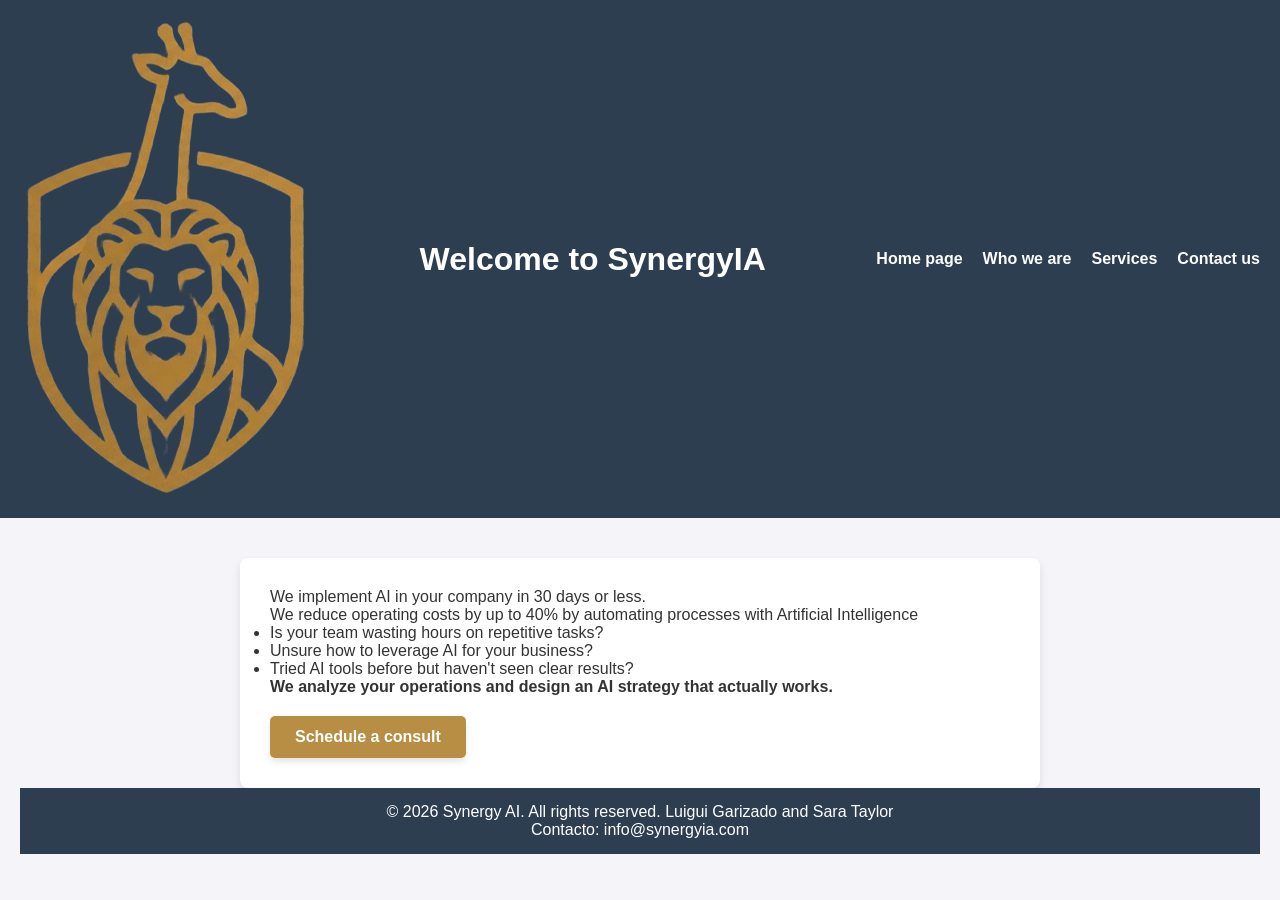
==== index.html @ 6c665189 "codigo actualizado" ====
<!DOCTYPE html>
<html lang="en">
<head>
    <meta charset="UTF-8">
    <meta name="viewport" content="width=device-width, initial-scale=1.0">
    <title> SynergyIA </title>
    <link rel="stylesheet" href="styles.css">
    <link rel="icon" type="image/png"  href="SynergyIA.png">
</head>
<body>
    <header > 
        <img class="logo" src="SynergyIA.png" alt="Logo"> 
        <h1>Welcome to SynergyIA</h1>
        <nav>
            <ul>
                <li><a href="index.html">Home page</a></li>
                <li><a href="who_we_are.html">Who we are</a></li>
                <li><a href="services.html" target="_blank">Services</a></li>
                <li><a href="contact.html" target="_blank">Contact us</a></li>
            </ul>
        </nav>
    </header>

    <main>
        <section class="Tittle">
            <p>We implement AI in your company in 30 days or less.</p>
            <p> We reduce operating costs by up to 40% by automating processes with Artificial Intelligence</p>
            <ul>
                <li> Is your team wasting hours on repetitive tasks?</li>
                <li> Unsure how to leverage AI for your business?</li>
                <li>Tried AI tools before but haven't seen clear results?</li>
                <p> <b>We analyze your operations and design an AI strategy that actually works. </b></p>
            </ul>
            <a href="contact.html" class="btn-schedule" target="_blank"> Schedule a consult</a>

        </section>

    <footer>
        <p> © 2026 Synergy AI. All rights reserved. Luigui Garizado and Sara Taylor </p>
        <p>Contacto: info@synergyia.com</p>
    </footer>
</body>
</html>
---- styles.css ----
/* Estilo para el botón de agendar */
.btn-schedule {
    display: inline-block;
    padding: 12px 25px;
    background-color:  #B88E44;
    color: white;
    text-decoration: none;
    border-radius: 5px;
    font-weight: bold;
    margin-top: 20px;
    transition: background-color 0.3s ease;
    box-shadow: 0 4px 6px rgba(0, 0, 0, 0.1);
}

/* Efecto al pasar el mouse */
.btn-schedule:hover {
    background-color: #B88E44;
    box-shadow: 0 6px 8px rgb(184, 142, 68);
    transform: translateY(-2px);
}



/* 1. RESETEO BÁSICO: Quitamos márgenes que los navegadores ponen por defecto */
* {
    margin: 0;
    padding: 0;
    box-sizing: border-box;
    font-family: Arial, sans-serif;
}

/* 2. ESTILOS GENERALES DEL CUERPO */
body {
    background-color: #f4f4f9;
    color: #333;
    display: flex;
    flex-direction: column;
    min-height: 100vh; /* Hace que el body ocupe al menos toda la pantalla */
}

/* 3. ENCABEZADO Y MENÚ DE NAVEGACIÓN */
header {
    background-color: #2c3e50;
    color: white;
    padding: 20px;
    display: flex; /* Flexbox nos ayuda a poner el logo y el menú en la misma línea */
    justify-content: space-between; /* Separa el logo a la izq y menú a la der */
    align-items: center; /* Centra verticalmente */
    position:sticky;
    top:0
}

nav ul {
    list-style: none; /* Quita los puntitos de la lista */
    display: flex;
    gap: 20px; /* Separación entre cada enlace */
}

nav a {
    color: white;
    text-decoration: none; /* Quita la línea de abajo de los enlaces */
    font-weight: bold;
    transition: 0.3s; /* Hace que el cambio de color sea suave */
}

nav a:hover {
    color: #18bc9c; /* Color cuando pasas el ratón por encima */
}

/* 4. CONTENIDO PRINCIPAL (MAIN Y SECTIONS) */
main {
    flex-grow: 1; /* Empuja el footer hacia abajo si hay poco contenido */
    padding: 40px 20px;
}

section {
    max-width: 800px;
    margin: 0 auto; /* Centra la sección en la pantalla */
    background-color: white;
    padding: 30px;
    border-radius: 8px; /* Bordes redondeados */
    box-shadow: 0 4px 8px rgba(0,0,0,0.1); /* Sombreado suave */
}

h2 {
    color: #2c3e50;
    margin-bottom: 20px;
    text-align: center;
}

/* 5. ESTILOS DE SERVICIOS (ARTICLES) */
.catalogo {
    display: flex;
    gap: 20px;
}


/* 6. ESTILOS DEL FORMULARIO Y CONTACTO */
.contenedor-contacto {
    display: flex;
    flex-direction: column;
    gap: 30px;
}

form {
    display: flex;
    flex-direction: column;
    gap: 15px; /* Separación entre los campos */
}

input, textarea {
    width: 100%;
    padding: 10px;
    border: 1px solid #ccc;
    border-radius: 4px;
}

.class-logo{
    width: 300px;
    margin: 50%;
}

/* 7. PIE DE PÁGINA (FOOTER) */
footer {
    background-color: #2c3e50;
    color: white;
    text-align: center;
    padding: 15px;
    margin-top: auto; /* Se asegura de quedarse abajo */
}
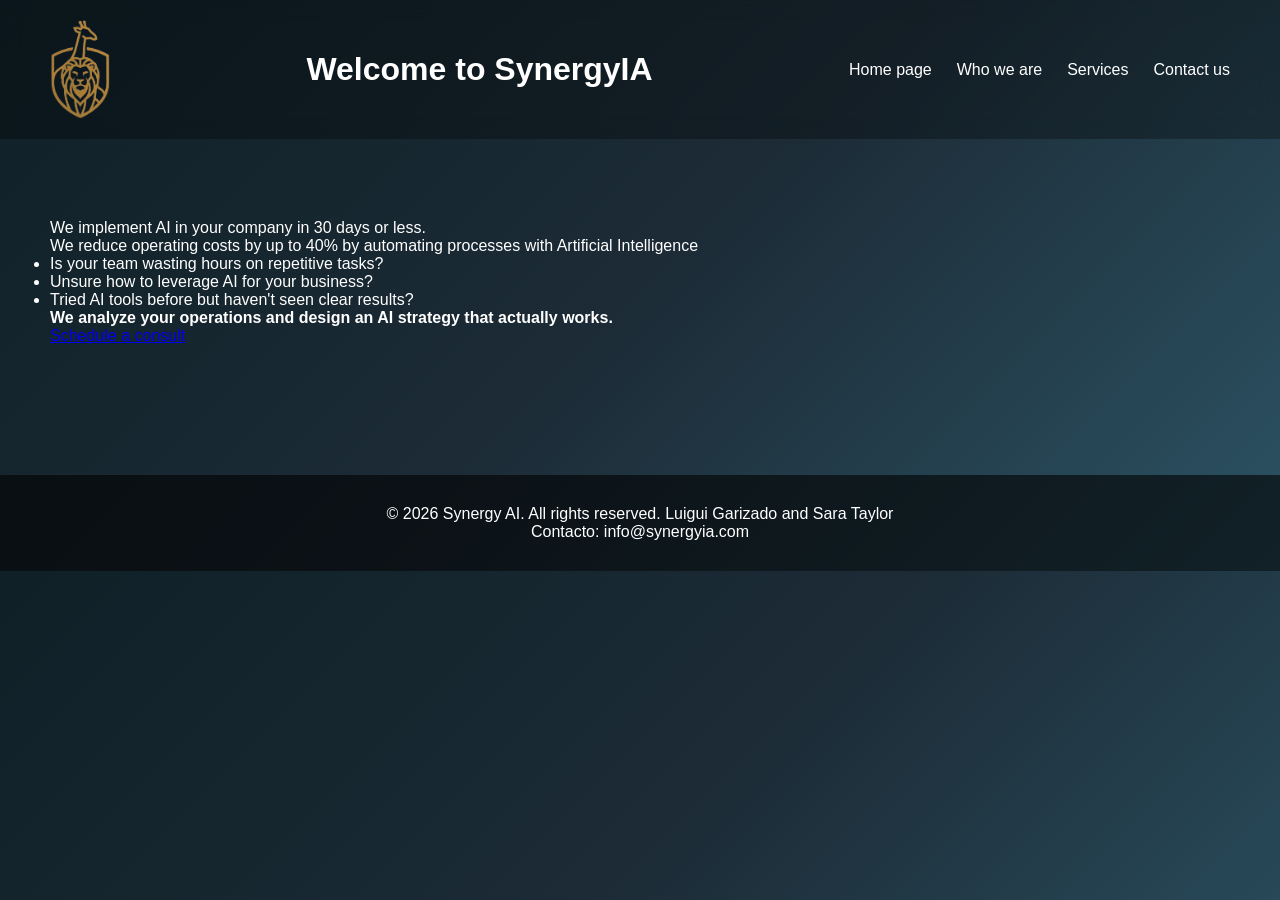
==== commit b2319dc8: "Update code" ====
--- a/index.html
+++ b/index.html
@@ -34,10 +34,9 @@
             <a href="contact.html" class="btn-schedule" target="_blank"> Schedule a consult</a>
 
         </section>
-
+</body>
     <footer>
         <p> © 2026 Synergy AI. All rights reserved. Luigui Garizado and Sara Taylor </p>
-        <p>Contacto: info@synergyia.com</p>
+        <p> Contacto: info@synergyia.com</p>
     </footer>
-</body>
 </html>
--- a/styles.css
+++ b/styles.css
@@ -1,130 +1,176 @@
-/* Estilo para el botón de agendar */
-.btn-schedule {
-    display: inline-block;
-    padding: 12px 25px;
-    background-color:  #B88E44;
-    color: white;
-    text-decoration: none;
-    border-radius: 5px;
-    font-weight: bold;
-    margin-top: 20px;
-    transition: background-color 0.3s ease;
-    box-shadow: 0 4px 6px rgba(0, 0, 0, 0.1);
-}
-
-/* Efecto al pasar el mouse */
-.btn-schedule:hover {
-    background-color: #B88E44;
-    box-shadow: 0 6px 8px rgb(184, 142, 68);
-    transform: translateY(-2px);
-}
-
-
-
-/* 1. RESETEO BÁSICO: Quitamos márgenes que los navegadores ponen por defecto */
+/* ===== RESET ===== */
 * {
     margin: 0;
     padding: 0;
     box-sizing: border-box;
-    font-family: Arial, sans-serif;
 }
 
-/* 2. ESTILOS GENERALES DEL CUERPO */
+/* ===== BODY ===== */
 body {
-    background-color: #f4f4f9;
-    color: #333;
-    display: flex;
-    flex-direction: column;
-    min-height: 100vh; /* Hace que el body ocupe al menos toda la pantalla */
+    font-family: 'Segoe UI', sans-serif;
+    background: linear-gradient(135deg, #0f2027, #1c2b36, #2c5364);
+    color: white;
 }
 
-/* 3. ENCABEZADO Y MENÚ DE NAVEGACIÓN */
+/* ===== HEADER ===== */
 header {
-    background-color: #2c3e50;
-    color: white;
-    padding: 20px;
-    display: flex; /* Flexbox nos ayuda a poner el logo y el menú en la misma línea */
-    justify-content: space-between; /* Separa el logo a la izq y menú a la der */
-    align-items: center; /* Centra verticalmente */
-    position:sticky;
-    top:0
+    display: flex;
+    justify-content: space-between;
+    align-items: center;
+    padding: 20px 50px;
+    background: rgba(0,0,0,0.3);
+    backdrop-filter: blur(10px);
+    position: sticky;
+    top: 0;
+    z-index: 1000;
 }
 
+.logo {
+    width: 60px;
+}
+
+/* NAV */
 nav ul {
-    list-style: none; /* Quita los puntitos de la lista */
     display: flex;
-    gap: 20px; /* Separación entre cada enlace */
+    gap: 25px;
+    list-style: none;
 }
 
 nav a {
     color: white;
-    text-decoration: none; /* Quita la línea de abajo de los enlaces */
-    font-weight: bold;
-    transition: 0.3s; /* Hace que el cambio de color sea suave */
+    text-decoration: none;
+    font-weight: 500;
+    transition: 0.3s;
 }
 
 nav a:hover {
-    color: #18bc9c; /* Color cuando pasas el ratón por encima */
+    color: #B88E44;
 }
 
-/* 4. CONTENIDO PRINCIPAL (MAIN Y SECTIONS) */
-main {
-    flex-grow: 1; /* Empuja el footer hacia abajo si hay poco contenido */
-    padding: 40px 20px;
+/* ===== HERO SECTION ===== */
+.hero {
+    height: 90vh;
+    display: flex;
+    justify-content: center;
+    align-items: center;
+    text-align: center;
+    flex-direction: column;
+    padding: 0 20px;
 }
 
-section {
+.hero h1 {
+    font-size: 3rem;
     max-width: 800px;
-    margin: 0 auto; /* Centra la sección en la pantalla */
-    background-color: white;
-    padding: 30px;
-    border-radius: 8px; /* Bordes redondeados */
-    box-shadow: 0 4px 8px rgba(0,0,0,0.1); /* Sombreado suave */
 }
 
-h2 {
-    color: #2c3e50;
-    margin-bottom: 20px;
+.hero p {
+    margin-top: 20px;
+    font-size: 1.2rem;
+    color: #ccc;
+    max-width: 600px;
+}
+
+/* BOTÓN PRINCIPAL */
+.btn-primary {
+    margin-top: 30px;
+    padding: 15px 30px;
+    background: linear-gradient(135deg, #B88E44, #d4af37);
+    border: none;
+    border-radius: 10px;
+    color: white;
+    font-weight: bold;
+    cursor: pointer;
+    transition: 0.3s;
+    text-decoration: none;
+}
+
+.btn-primary:hover {
+    transform: translateY(-3px);
+    box-shadow: 0 10px 25px rgba(184, 142, 68, 0.5);
+}
+
+/* ===== SECCIONES ===== */
+section {
+    padding: 80px 50px;
+}
+
+/* TITULOS */
+.section-title {
+    text-align: center;
+    margin-bottom: 40px;
+}
+
+/* ===== CARDS (SERVICIOS) ===== */
+.cards {
+    display: grid;
+    grid-template-columns: repeat(auto-fit, minmax(250px, 1fr));
+    gap: 25px;
+}
+
+.card {
+    background: rgba(255,255,255,0.05);
+    padding: 25px;
+    border-radius: 15px;
+    backdrop-filter: blur(10px);
+    transition: 0.3s;
+    border: 1px solid rgba(255,255,255,0.1);
+}
+
+.card:hover {
+    transform: translateY(-10px);
+    box-shadow: 0 15px 40px rgba(184, 142, 68, 0.4);
+}
+
+/* ===== BENEFICIOS ===== */
+.features {
+    display: grid;
+    grid-template-columns: repeat(auto-fit, minmax(200px,1fr));
+    gap: 20px;
     text-align: center;
 }
 
-/* 5. ESTILOS DE SERVICIOS (ARTICLES) */
-.catalogo {
-    display: flex;
-    gap: 20px;
+.feature {
+    padding: 20px;
 }
 
-
-/* 6. ESTILOS DEL FORMULARIO Y CONTACTO */
-.contenedor-contacto {
-    display: flex;
-    flex-direction: column;
-    gap: 30px;
+/* ===== CTA FINAL ===== */
+.cta {
+    text-align: center;
+    background: linear-gradient(135deg, #B88E44, #8a6b2f);
+    border-radius: 20px;
+    margin: 50px;
+    padding: 50px 20px;
 }
 
-form {
-    display: flex;
-    flex-direction: column;
-    gap: 15px; /* Separación entre los campos */
+.cta h2 {
+    margin-bottom: 20px;
 }
 
-input, textarea {
-    width: 100%;
-    padding: 10px;
-    border: 1px solid #ccc;
-    border-radius: 4px;
+/* ===== FOOTER ===== */
+footer {
+    text-align: center;
+    padding: 30px;
+    background: rgba(0,0,0,0.6);
+    margin-top: 50px;
 }
 
-.class-logo{
-    width: 300px;
-    margin: 50%;
+/* ===== FORM ===== */
+input, textarea, select {
+    width: 100%;
+    padding: 12px;
+    margin-top: 10px;
+    margin-bottom: 20px;
+    border-radius: 8px;
+    border: none;
 }
 
-/* 7. PIE DE PÁGINA (FOOTER) */
-footer {
-    background-color: #2c3e50;
-    color: white;
-    text-align: center;
-    padding: 15px;
-    margin-top: auto; /* Se asegura de quedarse abajo */
+/* ===== RESPONSIVE ===== */
+@media (max-width: 768px) {
+    header {
+        flex-direction: column;
+    }
+
+    .hero h1 {
+        font-size: 2rem;
+    }
 }
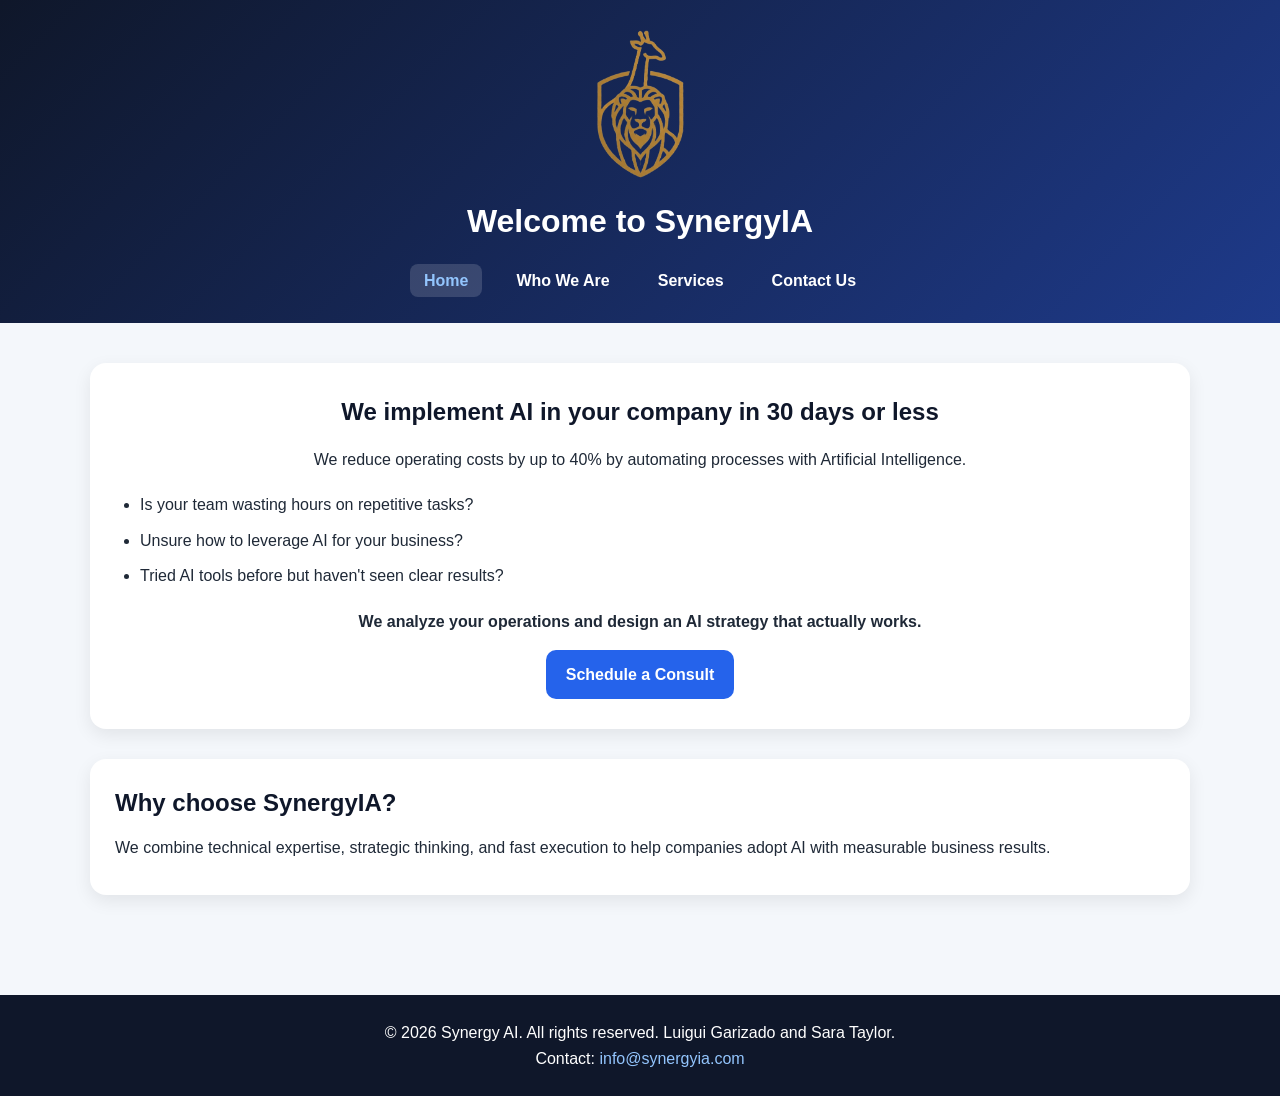
==== commit ba7b258d: "update code" ====
--- a/index.html
+++ b/index.html
@@ -3,40 +3,54 @@
 <head>
     <meta charset="UTF-8">
     <meta name="viewport" content="width=device-width, initial-scale=1.0">
-    <title> SynergyIA </title>
+    <title>SynergyIA | AI Consulting for Business Growth</title>
+    <meta name="description" content="SynergyIA helps companies implement AI in 30 days or less to reduce costs, automate processes, and improve efficiency.">
     <link rel="stylesheet" href="styles.css">
-    <link rel="icon" type="image/png"  href="SynergyIA.png">
+    <link rel="icon" type="image/png" href="SynergyIA.png">
 </head>
 <body>
-    <header > 
-        <img class="logo" src="SynergyIA.png" alt="Logo"> 
-        <h1>Welcome to SynergyIA</h1>
-        <nav>
-            <ul>
-                <li><a href="index.html">Home page</a></li>
-                <li><a href="who_we_are.html">Who we are</a></li>
-                <li><a href="services.html" target="_blank">Services</a></li>
-                <li><a href="contact.html" target="_blank">Contact us</a></li>
-            </ul>
-        </nav>
+    <header class="site-header">
+        <div class="container">
+            <img class="logo" src="SynergyIA.png" alt="SynergyIA logo">
+            <h1>Welcome to SynergyIA</h1>
+            <nav>
+                <ul class="nav-menu">
+                    <li><a href="index.html" class="active">Home</a></li>
+                    <li><a href="who_we_are.html">Who We Are</a></li>
+                    <li><a href="services.html">Services</a></li>
+                    <li><a href="contact.html">Contact Us</a></li>
+                </ul>
+            </nav>
+        </div>
     </header>
 
-    <main>
-        <section class="Tittle">
-            <p>We implement AI in your company in 30 days or less.</p>
-            <p> We reduce operating costs by up to 40% by automating processes with Artificial Intelligence</p>
-            <ul>
-                <li> Is your team wasting hours on repetitive tasks?</li>
-                <li> Unsure how to leverage AI for your business?</li>
+    <main class="container">
+        <section class="hero">
+            <h2>We implement AI in your company in 30 days or less</h2>
+            <p>We reduce operating costs by up to 40% by automating processes with Artificial Intelligence.</p>
+
+            <ul class="benefits-list">
+                <li>Is your team wasting hours on repetitive tasks?</li>
+                <li>Unsure how to leverage AI for your business?</li>
                 <li>Tried AI tools before but haven't seen clear results?</li>
-                <p> <b>We analyze your operations and design an AI strategy that actually works. </b></p>
             </ul>
-            <a href="contact.html" class="btn-schedule" target="_blank"> Schedule a consult</a>
 
+            <p><strong>We analyze your operations and design an AI strategy that actually works.</strong></p>
+
+            <a href="contact.html" class="btn">Schedule a Consult</a>
         </section>
+
+        <section class="card">
+            <h2>Why choose SynergyIA?</h2>
+            <p>We combine technical expertise, strategic thinking, and fast execution to help companies adopt AI with measurable business results.</p>
+        </section>
+    </main>
+
+    <footer class="site-footer">
+        <div class="container">
+            <p>© 2026 Synergy AI. All rights reserved. Luigui Garizado and Sara Taylor.</p>
+            <p>Contact: <a href="mailto:info@synergyia.com">info@synergyia.com</a></p>
+        </div>
+    </footer>
 </body>
-    <footer>
-        <p> © 2026 Synergy AI. All rights reserved. Luigui Garizado and Sara Taylor </p>
-        <p> Contacto: info@synergyia.com</p>
-    </footer>
 </html>
--- a/styles.css
+++ b/styles.css
@@ -1,176 +1,258 @@
-/* ===== RESET ===== */
 * {
     margin: 0;
     padding: 0;
     box-sizing: border-box;
 }
 
-/* ===== BODY ===== */
 body {
-    font-family: 'Segoe UI', sans-serif;
-    background: linear-gradient(135deg, #0f2027, #1c2b36, #2c5364);
-    color: white;
-}
-
-/* ===== HEADER ===== */
-header {
-    display: flex;
-    justify-content: space-between;
-    align-items: center;
-    padding: 20px 50px;
-    background: rgba(0,0,0,0.3);
-    backdrop-filter: blur(10px);
-    position: sticky;
-    top: 0;
-    z-index: 1000;
+    font-family: Arial, sans-serif;
+    line-height: 1.6;
+    background-color: #f4f7fb;
+    color: #1f2937;
+}
+
+.container {
+    width: 90%;
+    max-width: 1100px;
+    margin: 0 auto;
+}
+
+.site-header {
+    background: linear-gradient(135deg, #0f172a, #1e3a8a);
+    color: white;
+    padding: 30px 20px;
+    text-align: center;
 }
 
 .logo {
-    width: 60px;
-}
-
-/* NAV */
-nav ul {
-    display: flex;
-    gap: 25px;
+    width: 90px;
+    height: auto;
+    margin-bottom: 10px;
+}
+
+.site-header h1 {
+    margin-bottom: 20px;
+    font-size: 2rem;
+}
+
+.nav-menu {
     list-style: none;
-}
-
-nav a {
-    color: white;
-    text-decoration: none;
-    font-weight: 500;
-    transition: 0.3s;
-}
-
-nav a:hover {
-    color: #B88E44;
-}
-
-/* ===== HERO SECTION ===== */
-.hero {
-    height: 90vh;
     display: flex;
     justify-content: center;
-    align-items: center;
-    text-align: center;
-    flex-direction: column;
-    padding: 0 20px;
-}
-
-.hero h1 {
-    font-size: 3rem;
-    max-width: 800px;
+    gap: 20px;
+    flex-wrap: wrap;
+}
+
+.nav-menu a {
+    color: white;
+    text-decoration: none;
+    font-weight: bold;
+    padding: 8px 14px;
+    border-radius: 8px;
+    transition: background-color 0.3s ease, color 0.3s ease;
+}
+
+.nav-menu a:hover,
+.nav-menu a.active {
+    background-color: rgba(255, 255, 255, 0.15);
+    color: #93c5fd;
+}
+
+main {
+    padding: 40px 0;
+}
+
+section {
+    margin-bottom: 30px;
+}
+
+.hero {
+    background: white;
+    padding: 30px;
+    border-radius: 16px;
+    box-shadow: 0 6px 18px rgba(0, 0, 0, 0.08);
+    text-align: center;
+}
+
+.hero h2 {
+    margin-bottom: 15px;
+    color: #0f172a;
 }
 
 .hero p {
-    margin-top: 20px;
-    font-size: 1.2rem;
-    color: #ccc;
-    max-width: 600px;
-}
-
-/* BOTÓN PRINCIPAL */
-.btn-primary {
-    margin-top: 30px;
-    padding: 15px 30px;
-    background: linear-gradient(135deg, #B88E44, #d4af37);
+    margin-bottom: 15px;
+}
+
+.card,
+.team-card {
+    background-color: white;
+    padding: 25px;
+    border-radius: 16px;
+    box-shadow: 0 6px 18px rgba(0, 0, 0, 0.08);
+}
+
+.card h2,
+.card h3,
+.team-card h3 {
+    margin-bottom: 12px;
+    color: #0f172a;
+}
+
+.card p,
+.team-card p {
+    margin-bottom: 10px;
+}
+
+.grid {
+    display: grid;
+    grid-template-columns: repeat(2, 1fr);
+    gap: 20px;
+}
+
+.benefits-list {
+    margin: 20px 0;
+    padding-left: 20px;
+    text-align: left;
+}
+
+.benefits-list li {
+    margin-bottom: 10px;
+}
+
+.btn {
+    display: inline-block;
+    background-color: #2563eb;
+    color: white;
+    text-decoration: none;
+    padding: 12px 20px;
     border: none;
     border-radius: 10px;
-    color: white;
-    font-weight: bold;
     cursor: pointer;
-    transition: 0.3s;
-    text-decoration: none;
-}
-
-.btn-primary:hover {
-    transform: translateY(-3px);
-    box-shadow: 0 10px 25px rgba(184, 142, 68, 0.5);
-}
-
-/* ===== SECCIONES ===== */
-section {
-    padding: 80px 50px;
-}
-
-/* TITULOS */
+    font-weight: bold;
+    transition: background-color 0.3s ease;
+}
+
+.btn:hover {
+    background-color: #1d4ed8;
+}
+
 .section-title {
-    text-align: center;
-    margin-bottom: 40px;
-}
-
-/* ===== CARDS (SERVICIOS) ===== */
-.cards {
-    display: grid;
-    grid-template-columns: repeat(auto-fit, minmax(250px, 1fr));
-    gap: 25px;
-}
-
-.card {
-    background: rgba(255,255,255,0.05);
-    padding: 25px;
-    border-radius: 15px;
-    backdrop-filter: blur(10px);
-    transition: 0.3s;
-    border: 1px solid rgba(255,255,255,0.1);
-}
-
-.card:hover {
-    transform: translateY(-10px);
-    box-shadow: 0 15px 40px rgba(184, 142, 68, 0.4);
-}
-
-/* ===== BENEFICIOS ===== */
-.features {
-    display: grid;
-    grid-template-columns: repeat(auto-fit, minmax(200px,1fr));
-    gap: 20px;
-    text-align: center;
-}
-
-.feature {
-    padding: 20px;
-}
-
-/* ===== CTA FINAL ===== */
-.cta {
-    text-align: center;
-    background: linear-gradient(135deg, #B88E44, #8a6b2f);
-    border-radius: 20px;
-    margin: 50px;
-    padding: 50px 20px;
-}
-
-.cta h2 {
+    margin-bottom: 8px;
+    color: #0f172a;
+}
+
+.section-subtitle {
     margin-bottom: 20px;
-}
-
-/* ===== FOOTER ===== */
-footer {
-    text-align: center;
-    padding: 30px;
-    background: rgba(0,0,0,0.6);
-    margin-top: 50px;
-}
-
-/* ===== FORM ===== */
-input, textarea, select {
+    color: #475569;
+}
+
+.team-card {
+    text-align: center;
+}
+
+.team-avatar {
+    font-size: 3rem;
+    margin-bottom: 10px;
+}
+
+.team-role {
+    color: #2563eb;
+    font-weight: bold;
+}
+
+form {
+    display: flex;
+    flex-direction: column;
+}
+
+label {
+    margin-top: 12px;
+    margin-bottom: 6px;
+    font-weight: bold;
+}
+
+input,
+select,
+textarea {
     width: 100%;
     padding: 12px;
-    margin-top: 10px;
-    margin-bottom: 20px;
-    border-radius: 8px;
-    border: none;
-}
-
-/* ===== RESPONSIVE ===== */
+    border: 1px solid #cbd5e1;
+    border-radius: 10px;
+    font-size: 1rem;
+}
+
+textarea {
+    resize: vertical;
+}
+
+.contact-grid {
+    display: grid;
+    grid-template-columns: 2fr 1fr;
+    gap: 20px;
+}
+
+details {
+    margin-top: 12px;
+    padding: 12px;
+    background-color: #f8fafc;
+    border-radius: 10px;
+    border: 1px solid #e2e8f0;
+}
+
+summary {
+    cursor: pointer;
+    font-weight: bold;
+    color: #0f172a;
+}
+
+.cta {
+    text-align: center;
+}
+
+.site-footer {
+    background-color: #0f172a;
+    color: white;
+    text-align: center;
+    padding: 25px 20px;
+    margin-top: 30px;
+}
+
+.site-footer a {
+    color: #93c5fd;
+    text-decoration: none;
+}
+
+.site-footer a:hover {
+    text-decoration: underline;
+}
+
+iframe {
+    width: 100%;
+    border-radius: 12px;
+}
+
 @media (max-width: 768px) {
-    header {
+    .grid,
+    .contact-grid {
+        grid-template-columns: 1fr;
+    }
+
+    .nav-menu {
         flex-direction: column;
-    }
-
-    .hero h1 {
-        font-size: 2rem;
+        gap: 10px;
+    }
+
+    .site-header h1 {
+        font-size: 1.6rem;
+    }
+
+    .logo {
+        width: 75px;
+    }
+
+    .hero,
+    .card,
+    .team-card {
+        padding: 20px;
     }
 }
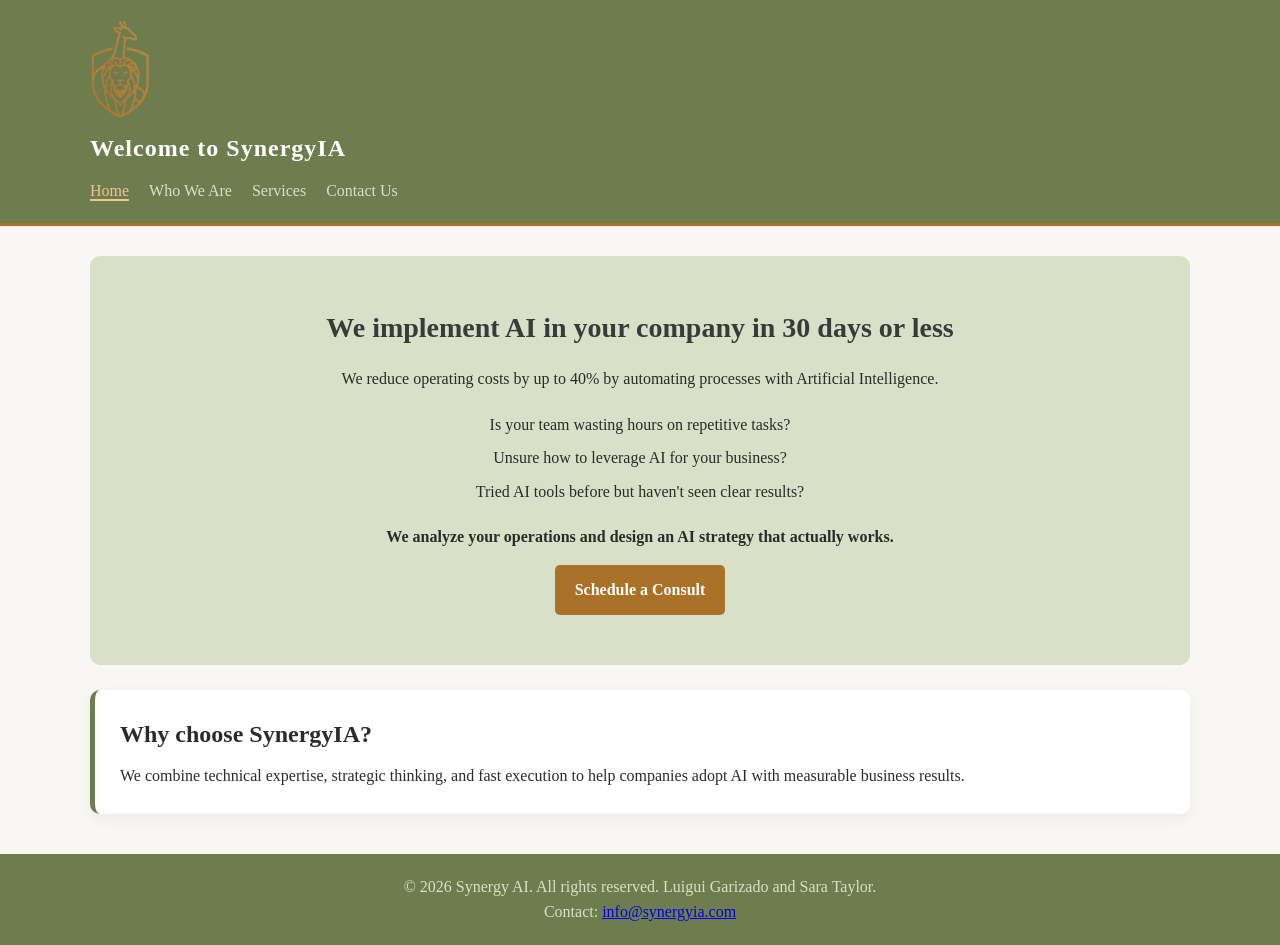
==== commit 6011c813: "Actualizacion codigo" ====
--- a/index.html
+++ b/index.html
@@ -7,6 +7,7 @@
     <meta name="description" content="SynergyIA helps companies implement AI in 30 days or less to reduce costs, automate processes, and improve efficiency.">
     <link rel="stylesheet" href="styles.css">
     <link rel="icon" type="image/png" href="SynergyIA.png">
+    
 </head>
 <body>
     <header class="site-header">
--- a/styles.css
+++ b/styles.css
@@ -1,258 +1,210 @@
+/* RESET */
 * {
     margin: 0;
     padding: 0;
     box-sizing: border-box;
 }
 
+/* BODY */
 body {
-    font-family: Arial, sans-serif;
+    font-family: "Playfair Display", serif;
+    background-color: #F8F7F4;
+    color: #2b2b2b;
     line-height: 1.6;
-    background-color: #f4f7fb;
-    color: #1f2937;
-}
-
+}
+
+/* CONTAINER */
 .container {
     width: 90%;
     max-width: 1100px;
-    margin: 0 auto;
-}
-
+    margin: auto;
+}
+
+/* HEADER */
 .site-header {
-    background: linear-gradient(135deg, #0f172a, #1e3a8a);
+    background-color: #6E7D4E;
     color: white;
-    padding: 30px 20px;
-    text-align: center;
+    padding: 20px 0;
+    border-bottom: 3px solid #AA7229;
 }
 
 .logo {
-    width: 90px;
-    height: auto;
+    width: 60px;
+    display: block;
     margin-bottom: 10px;
 }
 
 .site-header h1 {
-    margin-bottom: 20px;
-    font-size: 2rem;
-}
-
+    font-size: 24px;
+    letter-spacing: 1px;
+}
+
+/* NAV */
 .nav-menu {
     list-style: none;
     display: flex;
-    justify-content: center;
     gap: 20px;
-    flex-wrap: wrap;
+    margin-top: 10px;
 }
 
 .nav-menu a {
+    text-decoration: none;
+    color: #D8E0C7;
+    font-weight: 500;
+    transition: 0.3s;
+}
+
+.nav-menu a:hover,
+.nav-menu .active {
+    color: #F0C48C;
+    border-bottom: 2px solid #F0C48C;
+}
+
+/* HERO */
+.hero {
+    background-color: #D8E0C7;
+    padding: 50px 30px;
+    border-radius: 10px;
+    margin-top: 30px;
+    text-align: center;
+}
+
+.hero h2 {
+    font-size: 28px;
+    margin-bottom: 15px;
+    color: #3a3a3a;
+}
+
+.hero p {
+    margin-bottom: 15px;
+}
+
+/* LIST */
+.benefits-list {
+    list-style: none;
+    margin: 20px 0;
+}
+
+.benefits-list li {
+    margin-bottom: 8px;
+}
+
+/* BUTTON */
+.btn {
+    display: inline-block;
+    background-color: #AA7229;
     color: white;
+    padding: 12px 20px;
+    border-radius: 5px;
     text-decoration: none;
     font-weight: bold;
-    padding: 8px 14px;
-    border-radius: 8px;
-    transition: background-color 0.3s ease, color 0.3s ease;
-}
-
-.nav-menu a:hover,
-.nav-menu a.active {
-    background-color: rgba(255, 255, 255, 0.15);
-    color: #93c5fd;
-}
-
-main {
-    padding: 40px 0;
-}
-
-section {
-    margin-bottom: 30px;
-}
-
-.hero {
-    background: white;
-    padding: 30px;
-    border-radius: 16px;
-    box-shadow: 0 6px 18px rgba(0, 0, 0, 0.08);
-    text-align: center;
-}
-
-.hero h2 {
-    margin-bottom: 15px;
-    color: #0f172a;
-}
-
-.hero p {
-    margin-bottom: 15px;
-}
-
-.card,
-.team-card {
+    transition: 0.3s;
+}
+
+.btn:hover {
+    background-color: #8c5c21;
+}
+
+/* CARDS */
+.card {
     background-color: white;
     padding: 25px;
-    border-radius: 16px;
-    box-shadow: 0 6px 18px rgba(0, 0, 0, 0.08);
-}
-
-.card h2,
-.card h3,
-.team-card h3 {
-    margin-bottom: 12px;
-    color: #0f172a;
-}
-
-.card p,
-.team-card p {
+    margin-top: 25px;
+    border-radius: 10px;
+    box-shadow: 0 5px 15px rgba(0,0,0,0.05);
+    border-left: 5px solid #6E7D4E;
+}
+
+.card h2 {
     margin-bottom: 10px;
 }
 
+/* GRID */
 .grid {
     display: grid;
-    grid-template-columns: repeat(2, 1fr);
+    grid-template-columns: repeat(auto-fit, minmax(250px, 1fr));
     gap: 20px;
-}
-
-.benefits-list {
-    margin: 20px 0;
-    padding-left: 20px;
-    text-align: left;
-}
-
-.benefits-list li {
+    margin-top: 20px;
+}
+
+/* TEAM */
+.team-card {
+    background: white;
+    padding: 20px;
+    border-radius: 10px;
+    text-align: center;
+    border-top: 4px solid #6E7D4E;
+}
+
+.team-avatar {
+    font-size: 40px;
     margin-bottom: 10px;
 }
 
-.btn {
-    display: inline-block;
-    background-color: #2563eb;
-    color: white;
-    text-decoration: none;
-    padding: 12px 20px;
-    border: none;
-    border-radius: 10px;
-    cursor: pointer;
+.team-role {
+    color: #AA7229;
     font-weight: bold;
-    transition: background-color 0.3s ease;
-}
-
-.btn:hover {
-    background-color: #1d4ed8;
-}
-
-.section-title {
-    margin-bottom: 8px;
-    color: #0f172a;
-}
-
-.section-subtitle {
-    margin-bottom: 20px;
-    color: #475569;
-}
-
-.team-card {
-    text-align: center;
-}
-
-.team-avatar {
-    font-size: 3rem;
-    margin-bottom: 10px;
-}
-
-.team-role {
-    color: #2563eb;
-    font-weight: bold;
-}
-
+}
+
+/* CONTACT GRID */
+.contact-grid {
+    display: grid;
+    grid-template-columns: 1fr 1fr;
+    gap: 20px;
+}
+
+/* FORM */
 form {
     display: flex;
     flex-direction: column;
 }
 
-label {
-    margin-top: 12px;
-    margin-bottom: 6px;
+form label {
+    margin-top: 10px;
     font-weight: bold;
 }
 
-input,
-select,
-textarea {
-    width: 100%;
-    padding: 12px;
-    border: 1px solid #cbd5e1;
-    border-radius: 10px;
-    font-size: 1rem;
-}
-
-textarea {
-    resize: vertical;
-}
-
-.contact-grid {
-    display: grid;
-    grid-template-columns: 2fr 1fr;
-    gap: 20px;
-}
-
-details {
-    margin-top: 12px;
-    padding: 12px;
-    background-color: #f8fafc;
-    border-radius: 10px;
-    border: 1px solid #e2e8f0;
-}
-
-summary {
-    cursor: pointer;
-    font-weight: bold;
-    color: #0f172a;
-}
-
-.cta {
+form input,
+form select,
+form textarea {
+    padding: 10px;
+    margin-top: 5px;
+    border-radius: 5px;
+    border: 1px solid #ccc;
+}
+
+form input:focus,
+form textarea:focus,
+form select:focus {
+    outline: none;
+    border-color: #6E7D4E;
+}
+
+/* FOOTER */
+.site-footer {
+    background-color: #6E7D4E;
+    color: #D8E0C7;
     text-align: center;
-}
-
-.site-footer {
-    background-color: #0f172a;
-    color: white;
-    text-align: center;
-    padding: 25px 20px;
-    margin-top: 30px;
-}
-
-.site-footer a {
-    color: #93c5fd;
-    text-decoration: none;
-}
-
-.site-footer a:hover {
-    text-decoration: underline;
-}
-
+    padding: 20px;
+    margin-top: 40px;
+}
+
+/* MAP */
 iframe {
-    width: 100%;
-    border-radius: 12px;
-}
-
+    border-radius: 10px;
+}
+
+/* RESPONSIVE */
 @media (max-width: 768px) {
-    .grid,
+    .nav-menu {
+        flex-direction: column;
+    }
+
     .contact-grid {
         grid-template-columns: 1fr;
     }
 
-    .nav-menu {
-        flex-direction: column;
-        gap: 10px;
-    }
-
-    .site-header h1 {
-        font-size: 1.6rem;
-    }
-
-    .logo {
-        width: 75px;
-    }
-
-    .hero,
-    .card,
-    .team-card {
-        padding: 20px;
+    .hero h2 {
+        font-size: 22px;
     }
 }
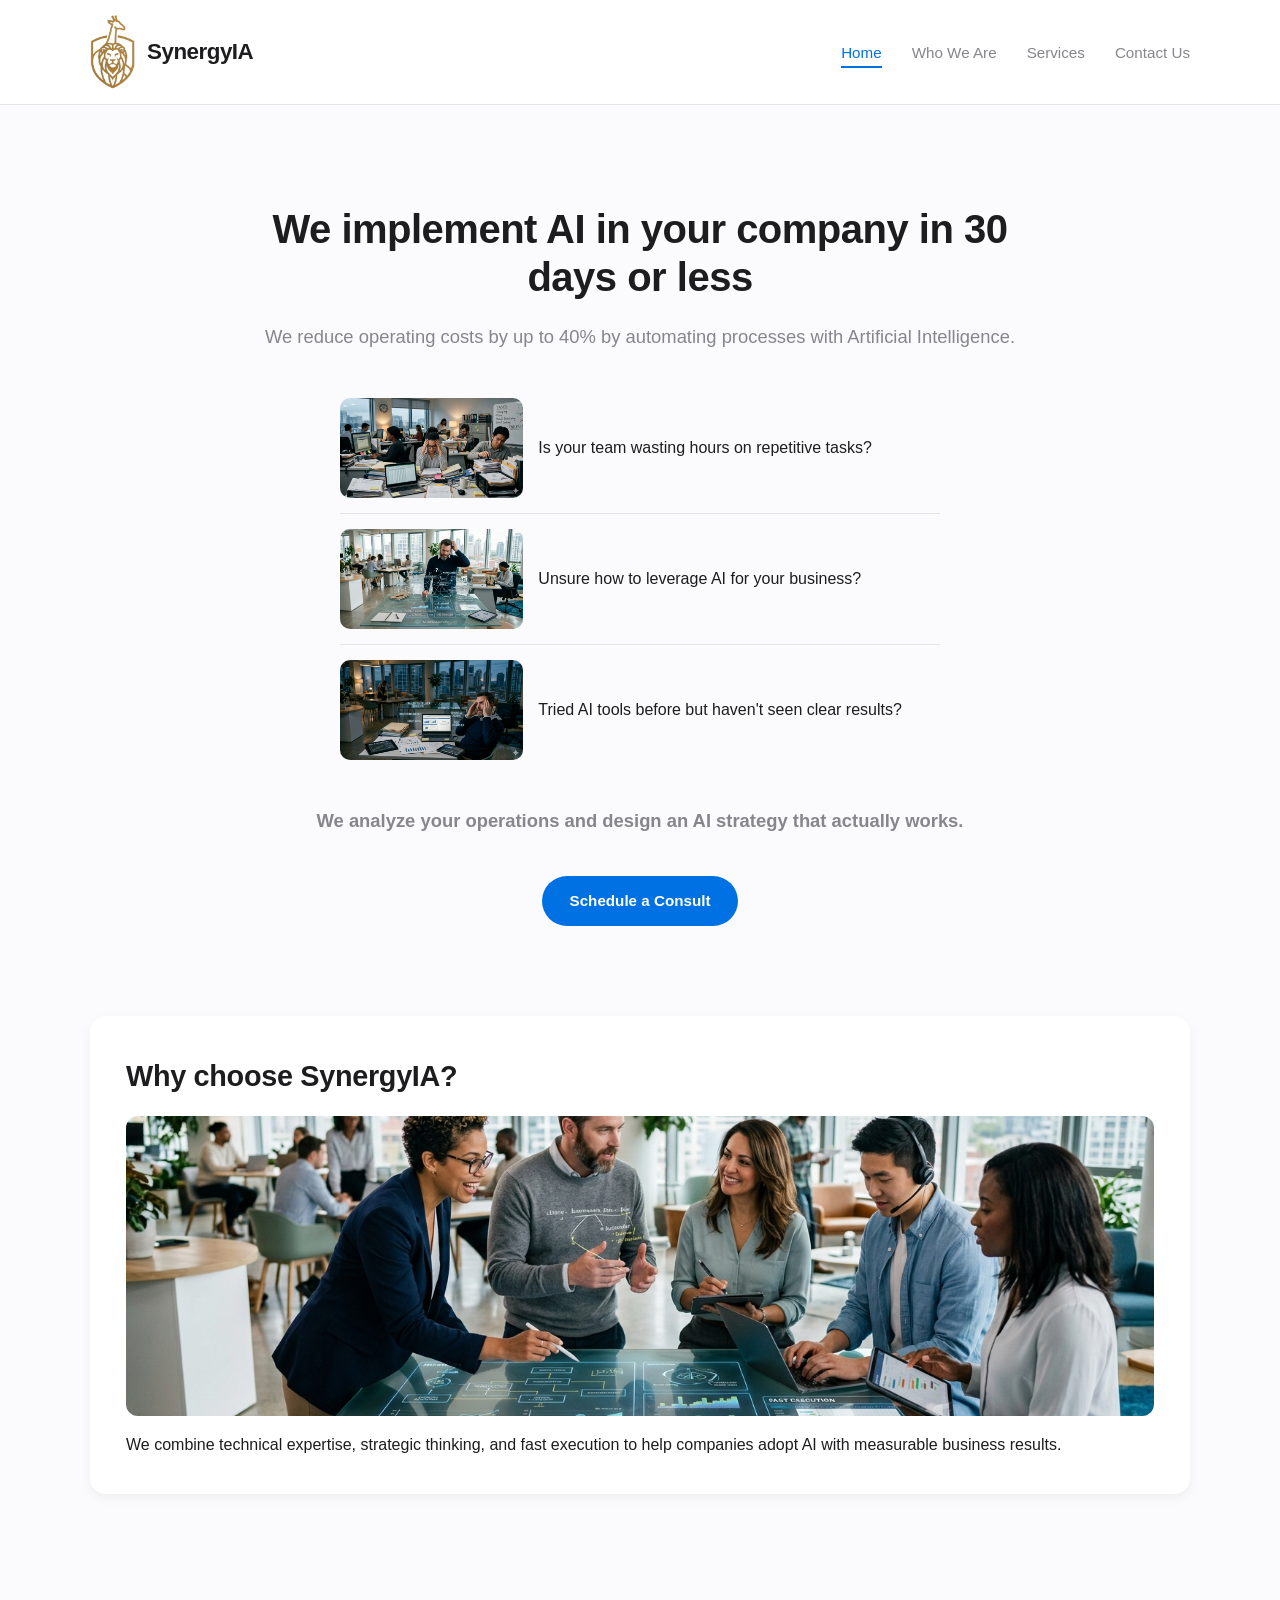
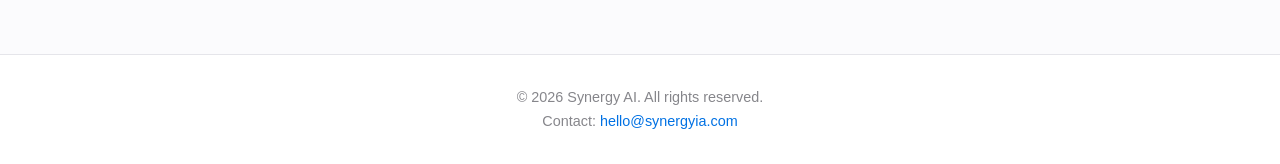
==== commit 6d8822b0: "update code and file" ====
--- a/index.html
+++ b/index.html
@@ -5,15 +5,18 @@
     <meta name="viewport" content="width=device-width, initial-scale=1.0">
     <title>SynergyIA | AI Consulting for Business Growth</title>
     <meta name="description" content="SynergyIA helps companies implement AI in 30 days or less to reduce costs, automate processes, and improve efficiency.">
-    <link rel="stylesheet" href="styles.css">
+    <link rel="stylesheet" href="old.css">
     <link rel="icon" type="image/png" href="SynergyIA.png">
-    
 </head>
 <body>
+
     <header class="site-header">
         <div class="container">
-            <img class="logo" src="SynergyIA.png" alt="SynergyIA logo">
-            <h1>Welcome to SynergyIA</h1>
+            <!-- Logo y nombre agrupados -->
+            <a href="index.html" class="logo-container">
+                <img class="logo" src="SynergyIA.png" alt="SynergyIA logo">
+                <span class="logo-text">SynergyIA</span>
+            </a>
             <nav>
                 <ul class="nav-menu">
                     <li><a href="index.html" class="active">Home</a></li>
@@ -26,32 +29,45 @@
     </header>
 
     <main class="container">
+        <!-- Sección Hero con h1 (solo uno por página) -->
         <section class="hero">
-            <h2>We implement AI in your company in 30 days or less</h2>
+            <h1>We implement AI in your company in 30 days or less</h1>
             <p>We reduce operating costs by up to 40% by automating processes with Artificial Intelligence.</p>
 
+            <!-- Imágenes DENTRO de cada <li> -->
             <ul class="benefits-list">
-                <li>Is your team wasting hours on repetitive tasks?</li>
-                <li>Unsure how to leverage AI for your business?</li>
-                <li>Tried AI tools before but haven't seen clear results?</li>
+                <li>
+                    <img class="benefit-img" src="benefit1.png" alt="Team wasting time on repetitive tasks">
+                    <span>Is your team wasting hours on repetitive tasks?</span>
+                </li>
+                <li>
+                    <img class="benefit-img" src="benefit2.png" alt="Unsure how to leverage AI">
+                    <span>Unsure how to leverage AI for your business?</span>
+                </li>
+                <li>
+                    <img class="benefit-img" src="benefit3.png" alt="No clear results from AI tools">
+                    <span>Tried AI tools before but haven't seen clear results?</span>
+                </li>
             </ul>
 
-            <p><strong>We analyze your operations and design an AI strategy that actually works.</strong></p>
+            <p class="hero-highlight">We analyze your operations and design an AI strategy that actually works.</p>
 
             <a href="contact.html" class="btn">Schedule a Consult</a>
         </section>
 
         <section class="card">
             <h2>Why choose SynergyIA?</h2>
+            <img class="card-img" src="imgindex.png" alt="SynergyIA team">
             <p>We combine technical expertise, strategic thinking, and fast execution to help companies adopt AI with measurable business results.</p>
         </section>
     </main>
 
     <footer class="site-footer">
         <div class="container">
-            <p>© 2026 Synergy AI. All rights reserved. Luigui Garizado and Sara Taylor.</p>
-            <p>Contact: <a href="mailto:info@synergyia.com">info@synergyia.com</a></p>
+            <p>© 2026 Synergy AI. All rights reserved.</p>
+            <p>Contact: <a href="mailto:hello@synergyia.com">hello@synergyia.com</a></p>
         </div>
     </footer>
+
 </body>
 </html>
--- a/old.css
+++ b/old.css
@@ -0,0 +1,530 @@
+:root {
+    --primary-color: #0071e3;
+    --primary-hover: #005bb5;
+    --bg-color: #fbfbfd;
+    --text-main: #1d1d1f;
+    --text-muted: #86868b;
+    --card-bg: #ffffff;
+    --border-color: #e5e5ea;
+    --shadow-soft: 0 4px 12px rgba(0, 0, 0, 0.05);
+    --shadow-hover: 0 10px 24px rgba(0, 0, 0, 0.08);
+    --radius: 16px;
+    --transition: all 0.3s ease;
+}
+
+*,
+*::before,
+*::after {
+    margin: 0;
+    padding: 0;
+    box-sizing: border-box;
+}
+
+body {
+    font-family: -apple-system, BlinkMacSystemFont, "Segoe UI", Roboto, Oxygen, Ubuntu, Cantarell, sans-serif;
+    background-color: var(--bg-color);
+    color: var(--text-main);
+    line-height: 1.7;
+    -webkit-font-smoothing: antialiased;
+}
+
+/* Todas las imágenes responsivas por defecto */
+img {
+    max-width: 100%;
+    height: auto;
+    display: block;
+}
+
+a {
+    color: var(--primary-color);
+    text-decoration: none;
+    transition: var(--transition);
+}
+
+a:hover {
+    color: var(--primary-hover);
+}
+
+.container {
+    width: 90%;
+    max-width: 1100px;
+    margin: 0 auto;
+}
+
+.site-header {
+    background-color: rgba(255, 255, 255, 0.85);
+    backdrop-filter: blur(12px);
+    border-bottom: 1px solid var(--border-color);
+    padding: 15px 0;
+    position: sticky;
+    top: 0;
+    z-index: 100;
+}
+
+.site-header .container {
+    display: flex;
+    justify-content: space-between;
+    align-items: center;
+}
+
+.logo-container {
+    display: flex;
+    align-items: center;
+    gap: 12px;
+    text-decoration: none;
+    color: var(--text-main);
+}
+
+.logo-container:hover {
+    color: var(--primary-color);
+}
+
+.logo {
+    width: 45px;
+    height: auto;
+}
+
+.logo-text {
+    font-size: 1.4rem;
+    font-weight: 700;
+    letter-spacing: -0.5px;
+}
+
+.nav-menu {
+    list-style: none;
+    display: flex;
+    gap: 30px;
+}
+
+.nav-menu a {
+    text-decoration: none;
+    color: var(--text-muted);
+    font-weight: 500;
+    font-size: 0.95rem;
+    transition: var(--transition);
+    padding: 5px 0;
+    position: relative;
+}
+
+.nav-menu a::after {
+    content: "";
+    position: absolute;
+    bottom: -2px;
+    left: 0;
+    width: 0;
+    height: 2px;
+    background-color: var(--primary-color);
+    transition: var(--transition);
+}
+
+.nav-menu a:hover::after,
+.nav-menu a.active::after {
+    width: 100%;
+}
+
+.nav-menu a:hover,
+.nav-menu a.active {
+    color: var(--primary-color);
+}
+
+main {
+    padding: 60px 0;
+}
+
+section {
+    margin-bottom: 50px;
+}
+
+h1 {
+    font-size: 2.5rem;
+    font-weight: 700;
+    letter-spacing: -0.5px;
+    line-height: 1.2;
+    margin-bottom: 20px;
+}
+
+h2 {
+    font-size: 1.8rem;
+    font-weight: 600;
+    letter-spacing: -0.3px;
+    margin-bottom: 15px;
+}
+
+h3 {
+    font-size: 1.2rem;
+    font-weight: 600;
+    margin-bottom: 10px;
+}
+
+.section-title {
+    text-align: center;
+    font-size: 2rem;
+    margin-bottom: 10px;
+}
+
+.section-subtitle {
+    text-align: center;
+    color: var(--text-muted);
+    margin-bottom: 40px;
+    font-size: 1.05rem;
+}
+
+.hero {
+    text-align: center;
+    padding: 40px 20px;
+    max-width: 800px;
+    margin: 0 auto 50px auto;
+}
+
+.hero p {
+    color: var(--text-muted);
+    font-size: 1.15rem;
+    margin-bottom: 20px;
+}
+
+.hero-highlight {
+    font-weight: 600;
+    color: var(--text-main);
+    font-size: 1.1rem;
+}
+
+.hero-img {
+    border-radius: var(--radius);
+    margin: 20px auto;
+    max-width: 600px;
+}
+
+.card {
+    background-color: var(--card-bg);
+    padding: 35px;
+    border-radius: var(--radius);
+    border: 1px solid transparent;
+    box-shadow: var(--shadow-soft);
+    transition: var(--transition);
+}
+
+.card:hover {
+    box-shadow: var(--shadow-hover);
+    transform: translateY(-4px);
+}
+
+.card-img {
+    width: 100%;
+    max-height: 300px;
+    object-fit: cover;
+    border-radius: 12px;
+    margin: 15px 0;
+}
+
+.service-img {
+    width: 100%;
+    max-height: 200px;
+    object-fit: cover;
+    border-radius: 12px;
+    margin: 15px 0;
+}
+
+.price {
+    font-weight: 700;
+    color: var(--primary-color);
+    font-size: 1.1rem;
+    margin-top: 10px;
+}
+
+.cta {
+    text-align: center;
+    background: linear-gradient(135deg, #0071e3 0%, #005bb5 100%);
+    color: white;
+}
+
+.cta h2 {
+    color: white;
+}
+
+.cta p {
+    color: rgba(255, 255, 255, 0.85);
+    margin-bottom: 10px;
+}
+
+.cta .btn {
+    background-color: white;
+    color: var(--primary-color);
+}
+
+.cta .btn:hover {
+    background-color: #f0f0f0;
+}
+
+.grid {
+    display: grid;
+    grid-template-columns: repeat(auto-fit, minmax(280px, 1fr));
+    gap: 30px;
+}
+
+.grid-2 {
+    grid-template-columns: repeat(auto-fit, minmax(300px, 1fr));
+    max-width: 750px;
+    margin: 0 auto;
+}
+
+.benefits-list {
+    list-style: none;
+    text-align: left;
+    max-width: 600px;
+    margin: 30px auto;
+}
+
+.benefits-list li {
+    display: flex;
+    align-items: center;
+    gap: 15px;
+    padding: 15px 0;
+    border-bottom: 1px solid var(--border-color);
+    font-size: 1rem;
+    color: var(--text-main);
+}
+
+.benefits-list li:last-child {
+    border-bottom: none;
+}
+
+.benefit-img {
+    width: auto;
+    height: 100px;
+    object-fit: cover;
+    border-radius: 10px;
+    flex-shrink: 0;
+}
+
+/* Lista de industrias */
+.industries-list {
+    list-style: none;
+    display: grid;
+    grid-template-columns: repeat(auto-fit, minmax(180px, 1fr));
+    gap: 12px;
+    margin-top: 15px;
+}
+
+.industries-list li {
+    background-color: var(--bg-color);
+    padding: 12px 18px;
+    border-radius: 10px;
+    font-size: 0.95rem;
+    text-align: center;
+    border: 1px solid var(--border-color);
+    transition: var(--transition);
+}
+
+.industries-list li:hover {
+    border-color: var(--primary-color);
+    color: var(--primary-color);
+}
+
+.btn {
+    display: inline-block;
+    margin-top: 20px;
+    padding: 12px 28px;
+    background-color: var(--primary-color);
+    color: white;
+    border-radius: 30px;
+    text-decoration: none;
+    font-weight: 600;
+    font-size: 0.95rem;
+    transition: var(--transition);
+    border: none;
+    cursor: pointer;
+}
+
+.btn:hover {
+    background-color: var(--primary-hover);
+    transform: scale(1.05);
+    color: white;
+}
+
+form {
+    display: flex;
+    flex-direction: column;
+}
+
+label {
+    margin-top: 15px;
+    margin-bottom: 5px;
+    font-size: 0.9rem;
+    font-weight: 600;
+    color: var(--text-main);
+}
+
+input,
+select,
+textarea {
+    padding: 12px 15px;
+    border-radius: 10px;
+    border: 1px solid var(--border-color);
+    background-color: var(--bg-color);
+    font-family: inherit;
+    font-size: 1rem;
+    transition: var(--transition);
+    outline: none;
+}
+
+input:focus,
+select:focus,
+textarea:focus {
+    border-color: var(--primary-color);
+    box-shadow: 0 0 0 3px rgba(0, 113, 227, 0.15);
+}
+
+input::placeholder,
+textarea::placeholder {
+    color: #c7c7cc;
+}
+
+.contact-grid {
+    display: grid;
+    grid-template-columns: 1.5fr 1fr;
+    gap: 30px;
+}
+
+.team-card {
+    background-color: var(--card-bg);
+    padding: 35px;
+    border-radius: var(--radius);
+    box-shadow: var(--shadow-soft);
+    text-align: center;
+    transition: var(--transition);
+}
+
+.team-card:hover {
+    box-shadow: var(--shadow-hover);
+    transform: translateY(-4px);
+}
+
+.team-avatar {
+    width: 120px;
+    height: 120px;
+    border-radius: 50%;
+    object-fit: cover;
+    margin: 0 auto 15px auto;
+    border: 3px solid var(--bg-color);
+    box-shadow: var(--shadow-soft);
+}
+
+.team-role {
+    color: var(--primary-color);
+    font-weight: 600;
+    margin-bottom: 10px;
+    font-size: 0.9rem;
+    text-transform: uppercase;
+    letter-spacing: 0.5px;
+}
+
+details {
+    border-bottom: 1px solid var(--border-color);
+    padding: 15px 0;
+}
+
+details:last-of-type {
+    border-bottom: none;
+}
+
+summary {
+    cursor: pointer;
+    font-weight: 600;
+    font-size: 1.05rem;
+    color: var(--text-main);
+    padding: 5px 0;
+    transition: var(--transition);
+    list-style: none; /* Quita la flecha por defecto en algunos navegadores */
+}
+
+summary::before {
+    content: "+ ";
+    color: var(--primary-color);
+    font-weight: 700;
+    margin-right: 8px;
+}
+
+details[open] summary::before {
+    content: "− ";
+}
+
+summary:hover {
+    color: var(--primary-color);
+}
+
+details p {
+    color: var(--text-muted);
+    padding: 10px 0 5px 22px;
+    line-height: 1.6;
+}
+
+.map-container {
+    border-radius: 12px;
+    overflow: hidden;
+    margin-top: 15px;
+}
+
+.map-container iframe {
+    width: 100%;
+    height: 350px;
+    border: none;
+    display: block;
+}
+
+.site-footer {
+    background-color: white;
+    border-top: 1px solid var(--border-color);
+    text-align: center;
+    padding: 30px 20px;
+    margin-top: 50px;
+    font-size: 0.9rem;
+    color: var(--text-muted);
+}
+
+.site-footer a {
+    color: var(--primary-color);
+    text-decoration: none;
+    font-weight: 500;
+}
+
+.site-footer a:hover {
+    text-decoration: underline;
+}
+
+@media (max-width: 768px) {
+    .site-header .container {
+        flex-direction: column;
+        gap: 15px;
+    }
+
+    .nav-menu {
+        flex-wrap: wrap;
+        justify-content: center;
+        gap: 15px;
+    }
+
+    .contact-grid {
+        grid-template-columns: 1fr;
+    }
+
+    h1 {
+        font-size: 1.9rem;
+    }
+
+    h2 {
+        font-size: 1.5rem;
+    }
+
+    .hero {
+        padding: 30px 15px;
+    }
+
+    .card {
+        padding: 25px;
+    }
+
+    .benefits-list li {
+        flex-direction: column;
+        text-align: center;
+    }
+}
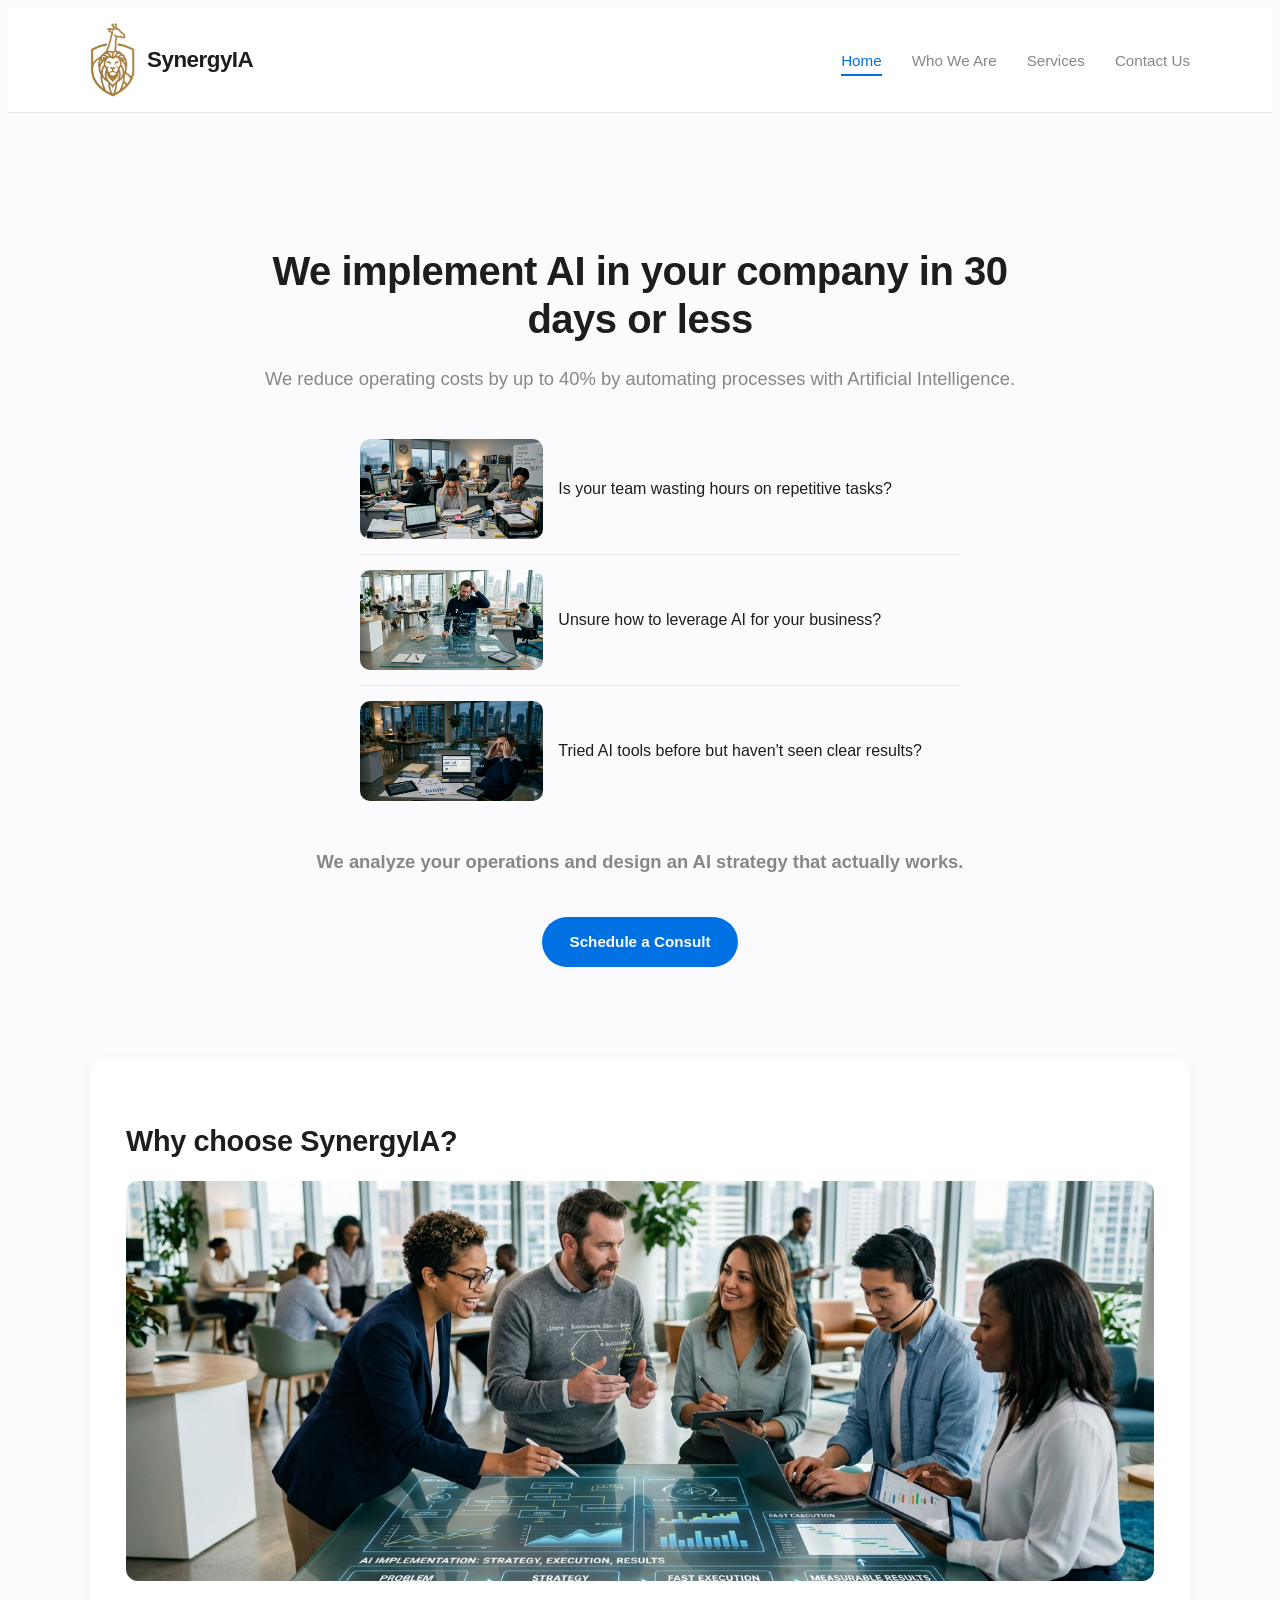
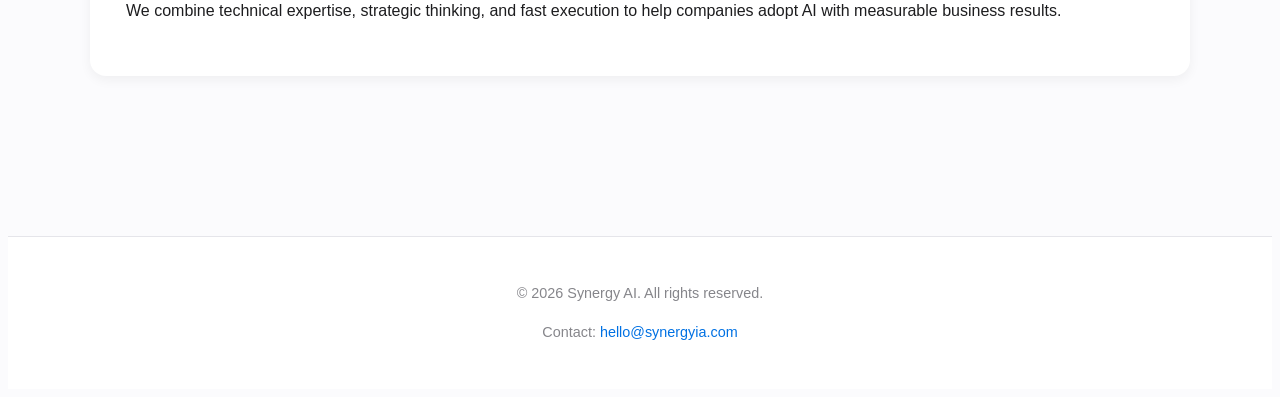
==== commit 9c65834d: "update images files" ====
--- a/index.html
+++ b/index.html
@@ -5,8 +5,12 @@
     <meta name="viewport" content="width=device-width, initial-scale=1.0">
     <title>SynergyIA | AI Consulting for Business Growth</title>
     <meta name="description" content="SynergyIA helps companies implement AI in 30 days or less to reduce costs, automate processes, and improve efficiency.">
-    <link rel="stylesheet" href="old.css">
-    <link rel="icon" type="image/png" href="SynergyIA.png">
+    <link rel="stylesheet" href="style.css">
+    <link rel="icon" type="image/png" href="images/SynergyIA.png">
+    <link rel="preconnect" href="https://fonts.googleapis.com">
+    <link rel="preconnect" href="https://fonts.gstatic.com" crossorigin>
+    <link href="https://fonts.googleapis.com/css2?family=Inter:ital,opsz,wght@0,14..32,100..900;1,14..32,100..900&display=swap" rel="stylesheet">
+    <link href="https://fonts.googleapis.com/css2?family=Inter:ital,opsz,wght@0,14..32,100..900;1,14..32,100..900&family=Montserrat:ital,wght@0,100..900;1,100..900&display=swap" rel="stylesheet">
 </head>
 <body>
 
@@ -14,7 +18,7 @@
         <div class="container">
             <!-- Logo y nombre agrupados -->
             <a href="index.html" class="logo-container">
-                <img class="logo" src="SynergyIA.png" alt="SynergyIA logo">
+                <img class="logo" src="images/SynergyIA.png" alt="SynergyIA logo">
                 <span class="logo-text">SynergyIA</span>
             </a>
             <nav>
@@ -37,16 +41,16 @@
             <!-- Imágenes DENTRO de cada <li> -->
             <ul class="benefits-list">
                 <li>
-                    <img class="benefit-img" src="benefit1.png" alt="Team wasting time on repetitive tasks">
+                    <img class="benefit-img" src="images/benefit1.png" alt="Team wasting time on repetitive tasks">
                     <span>Is your team wasting hours on repetitive tasks?</span>
                 </li>
                 <li>
-                    <img class="benefit-img" src="benefit2.png" alt="Unsure how to leverage AI">
+                    <img class="benefit-img" src="images/benefit2.png" alt="Unsure how to leverage AI">
                     <span>Unsure how to leverage AI for your business?</span>
                 </li>
                 <li>
-                    <img class="benefit-img" src="benefit3.png" alt="No clear results from AI tools">
-                    <span>Tried AI tools before but haven't seen clear results?</span>
+                    <img class="benefit-img" src="images/benefit3.png" alt="No clear results from AI tools">
+                    <span>Tried AI tools before but haven't seen clear results?
                 </li>
             </ul>
 
@@ -57,7 +61,7 @@
 
         <section class="card">
             <h2>Why choose SynergyIA?</h2>
-            <img class="card-img" src="imgindex.png" alt="SynergyIA team">
+            <img class="card-img" src="images/imgindex.png" alt="SynergyIA team">
             <p>We combine technical expertise, strategic thinking, and fast execution to help companies adopt AI with measurable business results.</p>
         </section>
     </main>
--- a/style.css
+++ b/style.css
@@ -0,0 +1,496 @@
+
+:root {
+    --primary-color: #0071e3;
+    --primary-hover: #005bb5;
+    --bg-color: #fbfbfd;
+    --text-main: #1d1d1f;
+    --text-muted: #86868b;
+    --card-bg: #ffffff;
+    --border-color: #e5e5ea;
+    --shadow-soft: 0 4px 12px rgba(0, 0, 0, 0.05);
+    --shadow-hover: 0 10px 24px rgba(0, 0, 0, 0.08);
+    --radius: 16px;
+    --transition: all 0.3s ease;
+}
+
+*::after {
+    margin: 0;
+    padding: 0;
+    box-sizing: border-box;
+}
+
+body {
+    font-family: 'Inter', -apple-system, BlinkMacSystemFont, "Segoe UI", Roboto, Oxygen, Ubuntu, Cantarell, sans-serif;
+    background-color: var(--bg-color);
+    color: var(--text-main);
+    line-height: 1.7;
+    -webkit-font-smoothing: antialiased;
+}
+
+img {
+    max-width: 100%;
+    height: auto;
+    display: block;
+}
+
+a {
+    color: var(--primary-color);
+    text-decoration: none;
+    transition: var(--transition);
+}
+
+a:hover {
+    color: var(--primary-hover);
+}
+
+.container {
+    width: 90%;
+    max-width: 1100px;
+    margin: 0 auto;
+}
+
+.site-header {
+    background-color: rgba(255, 255, 255, 0.85);
+    backdrop-filter: blur(12px);
+    border-bottom: 1px solid var(--border-color);
+    padding: 15px 0;
+    position: sticky;
+    top: 0;
+    z-index: 100;
+}
+
+.site-header .container {
+    display: flex;
+    justify-content: space-between;
+    align-items: center;
+}
+
+.logo-container {
+    display: flex;
+    align-items: center;
+    gap: 12px;
+    text-decoration: none;
+    color: var(--text-main);
+}
+
+.logo-container:hover {
+    color: var(--primary-color);
+}
+
+.logo {
+    width: 45px;
+    height: auto;
+}
+
+.logo-text {
+    /* Aplicado Montserrat */
+    font-family: 'Montserrat', sans-serif;
+    font-size: 1.4rem;
+    font-weight: 700;
+    letter-spacing: -0.5px;
+}
+
+.nav-menu {
+    list-style: none;
+    display: flex;
+    gap: 30px;
+}
+
+.nav-menu a {
+    text-decoration: none;
+    color: var(--text-muted);
+    font-weight: 500;
+    font-size: 0.95rem;
+    transition: var(--transition);
+    padding: 5px 0;
+    position: relative;
+}
+
+.nav-menu a::after {
+    content: "";
+    position: absolute;
+    bottom: -2px;
+    left: 0;
+    width: 0;
+    height: 2px;
+    background-color: var(--primary-color);
+    transition: var(--transition);
+}
+
+.nav-menu a:hover::after,
+.nav-menu a.active::after {
+    width: 100%;
+}
+
+.nav-menu a:hover,
+.nav-menu a.active {
+    color: var(--primary-color);
+}
+
+main {
+    padding: 60px 0;
+}
+
+section {
+    margin-bottom: 50px;
+}
+
+h1 {
+    font-family: 'Montserrat', sans-serif;
+    font-size: 2.5rem;
+    font-weight: 700;
+    letter-spacing: -0.5px;
+    line-height: 1.2;
+    margin-bottom: 20px;
+}
+
+h2 {
+    font-family: 'Montserrat', sans-serif;
+    font-size: 1.8rem;
+    font-weight: 600;
+    letter-spacing: -0.3px;
+    margin-bottom: 15px;
+}
+
+h3 {
+    font-family: 'Montserrat', sans-serif;
+    font-size: 1.2rem;
+    font-weight: 600;
+    margin-bottom: 10px;
+}
+
+.section-title {
+    text-align: center;
+    font-size: 2rem;
+    margin-bottom: 10px;
+}
+
+.section-subtitle {
+    text-align: center;
+    color: var(--text-muted);
+    margin-bottom: 40px;
+    font-size: 1.05rem;
+}
+
+.hero {
+    text-align: center;
+    padding: 40px 20px;
+    max-width: 800px;
+    margin: 0 auto 50px auto;
+}
+
+.hero p {
+    color: var(--text-muted);
+    font-size: 1.15rem;
+    margin-bottom: 20px;
+}
+
+.hero-highlight {
+    font-weight: 600;
+    color: var(--text-main);
+    font-size: 1.1rem;
+}
+
+.hero-img {
+    border-radius: var(--radius);
+    margin: 20px auto;
+    max-width: 600px;
+}
+
+.card {
+    background-color: var(--card-bg);
+    padding: 35px;
+    border-radius: var(--radius);
+    border: 1px solid transparent;
+    box-shadow: var(--shadow-soft);
+    transition: var(--transition);
+}
+
+.card:hover {
+    box-shadow: var(--shadow-hover);
+    transform: translateY(-4px);
+}
+
+.card-img {
+    width: 100%;
+    max-height: 400px;
+    object-fit: cover;
+    border-radius: 12px;
+    margin: 15px 0;
+}
+
+.service-img {
+    width: 100%;
+    max-height: 200px;
+    object-fit: cover;
+    border-radius: 12px;
+    margin: 15px 0;
+}
+
+.price {
+    font-weight: 700;
+    color: var(--primary-color);
+    font-size: 1.1rem;
+    margin-top: 10px;
+}
+
+.cta {
+    text-align: center;
+    background: linear-gradient(135deg, #0071e3 0%, #005bb5 100%);
+    color: white;
+}
+
+.cta h2 {
+    color: white;
+}
+
+.cta p {
+    color: rgba(255, 255, 255, 0.85);
+    margin-bottom: 10px;
+}
+
+.cta .btn {
+    background-color: white;
+    color: var(--primary-color);
+}
+
+.cta .btn:hover {
+    background-color: #f0f0f0;
+}
+
+.grid {
+    display: grid;
+    grid-template-columns: repeat(auto-fit, minmax(280px, 1fr));
+    gap: 30px;
+}
+
+.grid-2 {
+    grid-template-columns: repeat(auto-fit, minmax(300px, 1fr));
+    max-width: 750px;
+    margin: 0 auto;
+}
+
+.benefits-list {
+    list-style: none;
+    text-align: left;
+    max-width: 600px;
+    margin: 30px auto;
+}
+
+.benefits-list li {
+    display: flex;
+    align-items: center;
+    gap: 15px;
+    padding: 15px 0;
+    border-bottom: 1px solid var(--border-color);
+    font-size: 1rem;
+    color: var(--text-main);
+}
+
+.benefits-list li:last-child {
+    border-bottom: none;
+}
+
+.benefit-img {
+    width: auto;
+    height: 100px;
+    object-fit: cover;
+    border-radius: 10px;
+    flex-shrink: 0;
+}
+
+.industries-list {
+    list-style: none;
+    display: grid;
+    grid-template-columns: repeat(auto-fit, minmax(180px, 1fr));
+    gap: 12px;
+    margin-top: 15px;
+}
+
+.industries-list li {
+    background-color: var(--bg-color);
+    padding: 12px 18px;
+    border-radius: 10px;
+    font-size: 0.95rem;
+    text-align: center;
+    border: 1px solid var(--border-color);
+    transition: var(--transition);
+}
+
+.industries-list li:hover {
+    border-color: var(--primary-color);
+    color: var(--primary-color);
+}
+
+.btn {
+    font-family: 'Montserrat', sans-serif;
+    display: inline-block;
+    margin-top: 20px;
+    padding: 12px 28px;
+    background-color: var(--primary-color);
+    color: white;
+    border-radius: 30px;
+    text-decoration: none;
+    font-weight: 600;
+    font-size: 0.95rem;
+    transition: var(--transition);
+    border: none;
+    cursor: pointer;
+}
+
+.btn:hover {
+    background-color: var(--primary-hover);
+    transform: scale(1.05);
+    color: white;
+}
+
+form {
+    display: flex;
+    flex-direction: column;
+}
+
+label {
+    margin-top: 15px;
+    margin-bottom: 5px;
+    font-size: 0.9rem;
+    font-weight: 600;
+    color: var(--text-main);
+}
+
+input,
+select,
+textarea {
+    padding: 12px 15px;
+    border-radius: 10px;
+    border: 1px solid var(--border-color);
+    background-color: var(--bg-color);
+    font-family: inherit;
+    font-size: 1rem;
+    transition: var(--transition);
+    outline: none;
+}
+
+input:focus,
+select:focus,
+textarea:focus {
+    border-color: var(--primary-color);
+    box-shadow: 0 0 0 3px rgba(0, 113, 227, 0.15);
+}
+
+input::placeholder,
+textarea::placeholder {
+    color: #c7c7cc;
+}
+
+.contact-grid {
+    display: grid;
+    grid-template-columns: 1.5fr 1fr;
+    gap: 30px;
+}
+
+.team-card {
+    background-color: var(--card-bg);
+    padding: 35px;
+    border-radius: var(--radius);
+    box-shadow: var(--shadow-soft);
+    text-align: center;
+    transition: var(--transition);
+}
+
+.team-card:hover {
+    box-shadow: var(--shadow-hover);
+    transform: translateY(-4px);
+}
+
+.team-avatar {
+    width: 120px;
+    height: 120px;
+    border-radius: 50%;
+    object-fit: cover;
+    margin: 0 auto 15px auto;
+    border: 3px solid var(--bg-color);
+    box-shadow: var(--shadow-soft);
+}
+
+.team-role {
+    color: var(--primary-color);
+    font-weight: 600;
+    margin-bottom: 10px;
+    font-size: 0.9rem;
+    text-transform: uppercase;
+    letter-spacing: 0.5px;
+}
+
+details {
+    border-bottom: 1px solid var(--border-color);
+    padding: 15px 0;
+}
+
+details:last-of-type {
+    border-bottom: none;
+}
+
+summary {
+    cursor: pointer;
+    font-weight: 600;
+    font-size: 1.05rem;
+    color: var(--text-main);
+    padding: 5px 0;
+    transition: var(--transition);
+    list-style: none; 
+}
+
+summary::before {
+    content: "+ ";
+    color: var(--primary-color);
+    font-weight: 700;
+    margin-right: 8px;
+}
+
+details[open] summary::before {
+    content: "− ";
+}
+
+summary:hover {
+    color: var(--primary-color);
+}
+
+details p {
+    color: var(--text-muted);
+    padding: 10px 0 5px 22px;
+    line-height: 1.6;
+}
+
+.map-container {
+    border-radius: 12px;
+    overflow: hidden;
+    margin-top: 15px;
+}
+
+.map-container iframe {
+    width: 100%;
+    height: 350px;
+    border: none;
+    display: block;
+}
+
+.site-footer {
+    background-color: white;
+    border-top: 1px solid var(--border-color);
+    text-align: center;
+    padding: 30px 20px;
+    margin-top: 50px;
+    font-size: 0.9rem;
+    color: var(--text-muted);
+}
+
+.site-footer a {
+    color: var(--primary-color);
+    text-decoration: none;
+    font-weight: 500;
+}
+
+.site-footer a:hover {
+    text-decoration: underline;
+}
+
